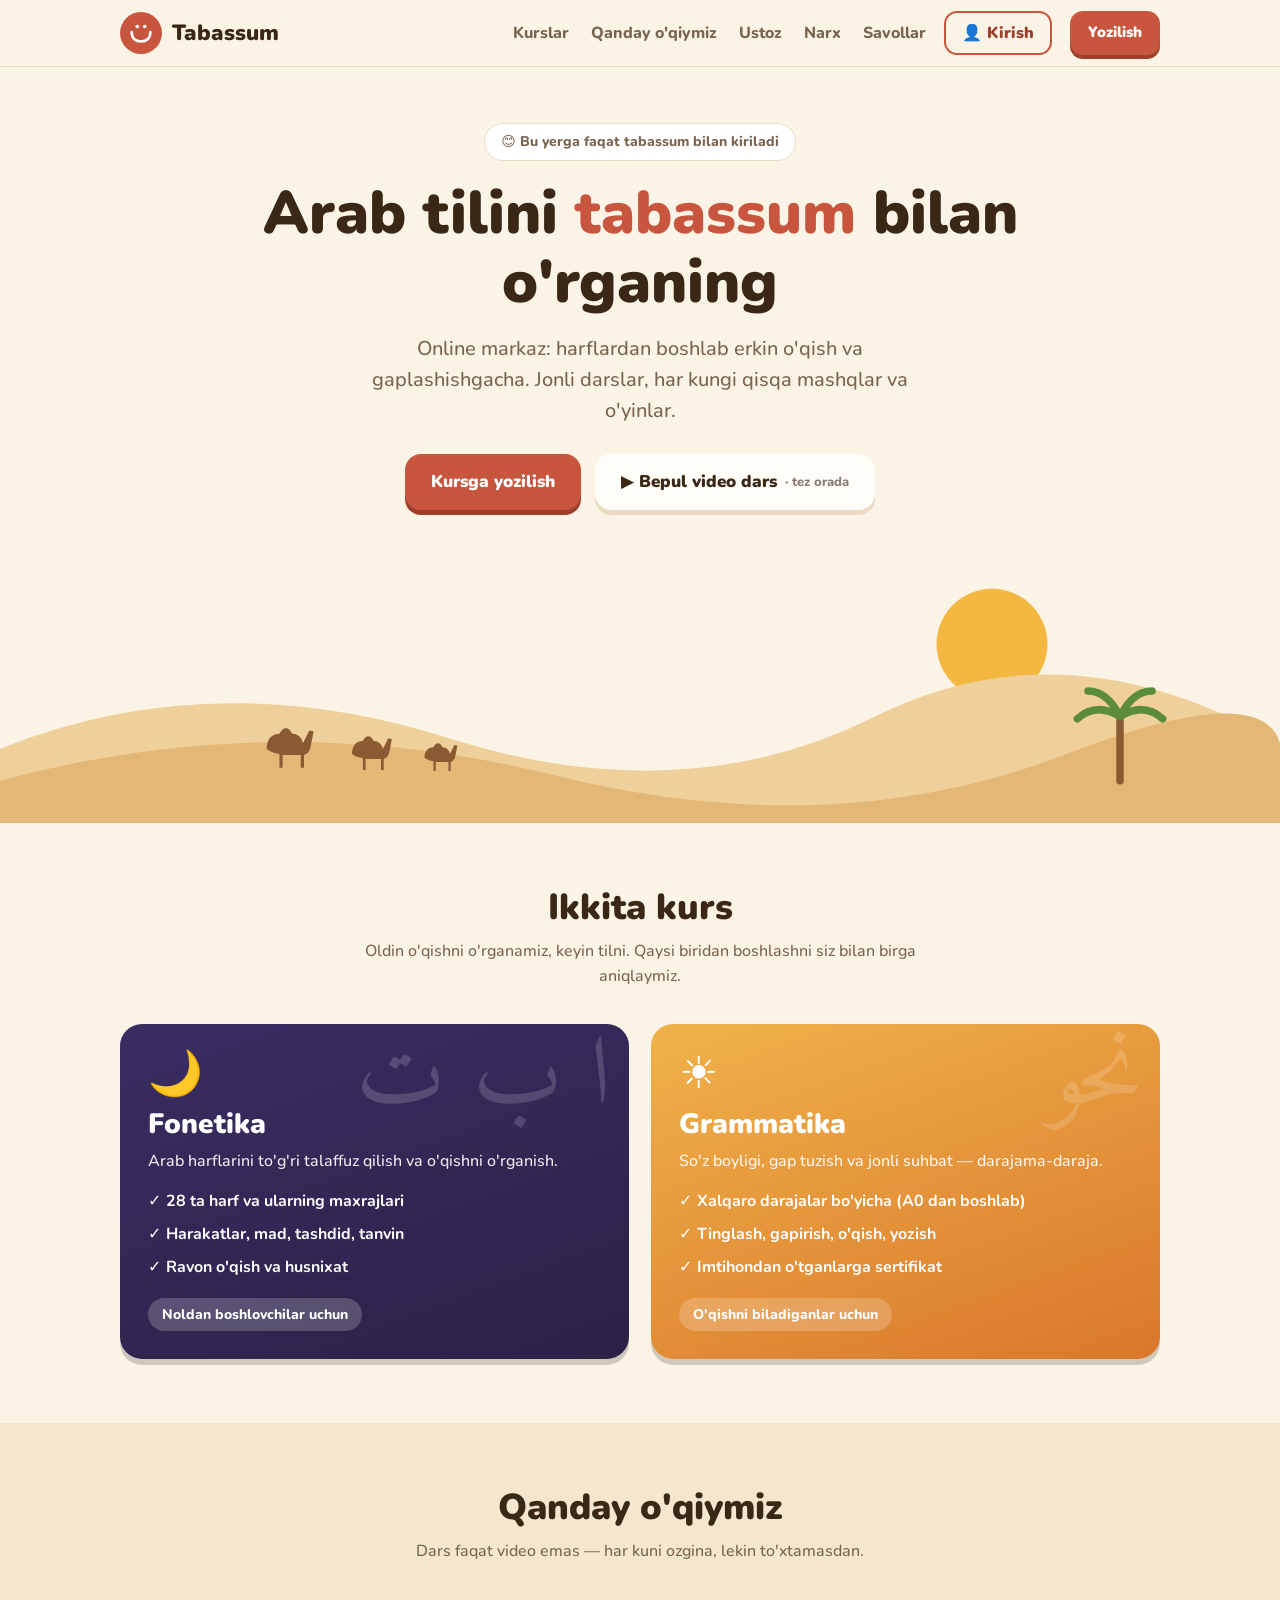
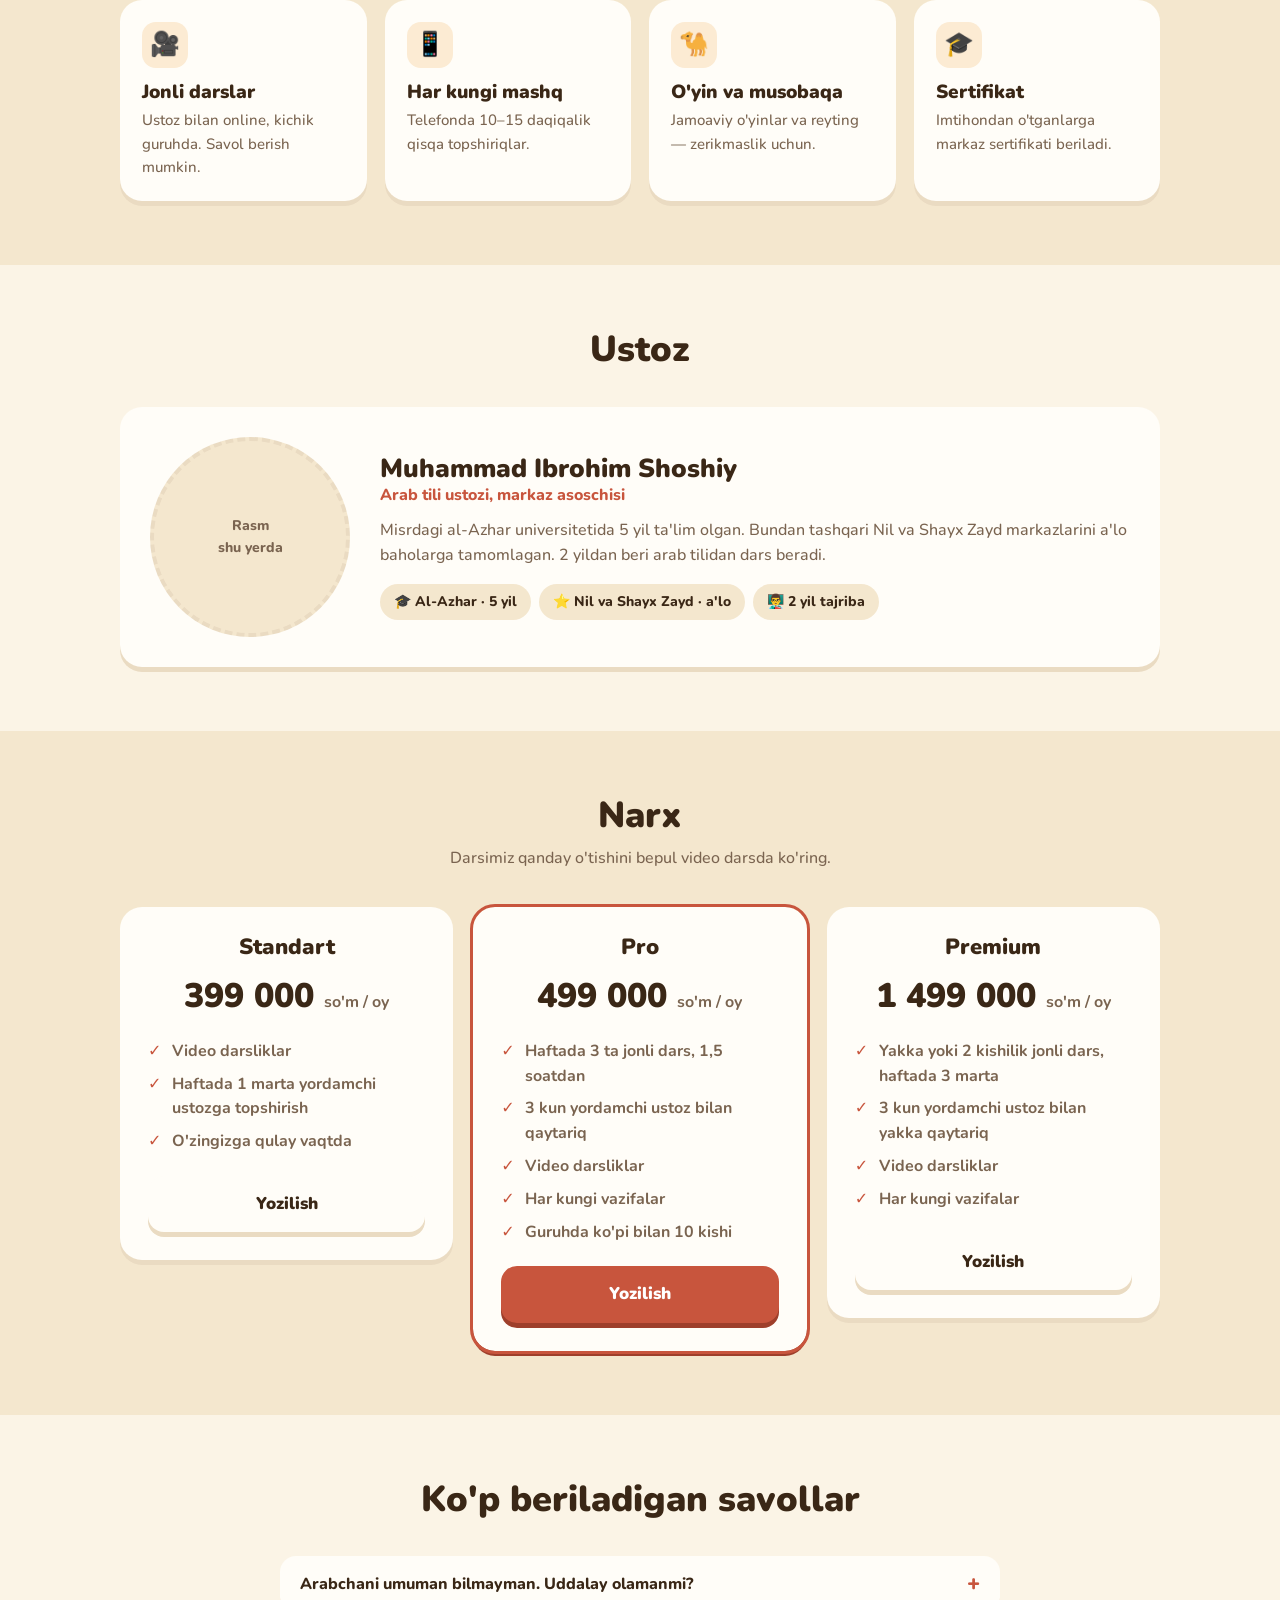
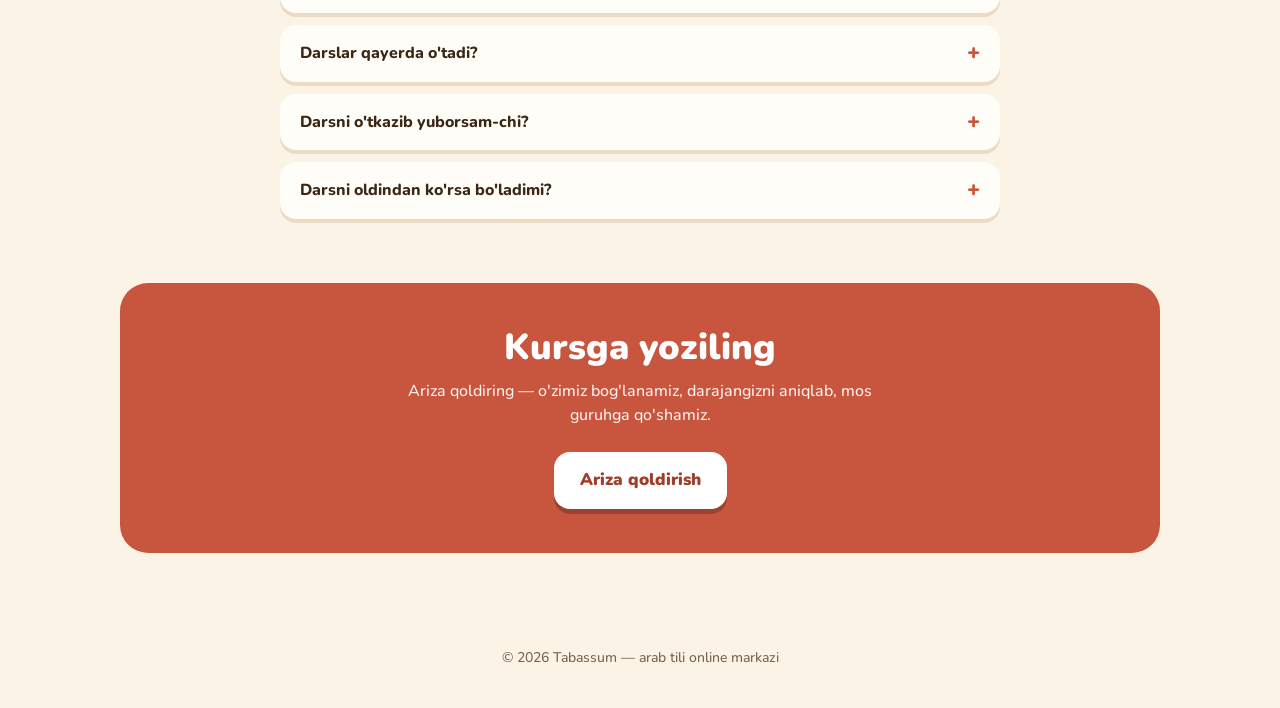
==== index.html @ fcbbade2 "Tabassum — yangi markaz sayti: kirish sahifasi, kabinet, ustoz paneli Co-Authored-By: Claude Opus 5." ====
<!doctype html>
<html lang="uz">
<head>
<meta charset="utf-8">
<meta name="viewport" content="width=device-width, initial-scale=1">
<title>Tabassum — arab tili online markazi</title>
<meta name="description" content="Tabassum — arab tilini noldan o'rgatadigan online markaz. Fonetika va grammatika kurslari.">
<link rel="preconnect" href="https://fonts.googleapis.com">
<link href="https://fonts.googleapis.com/css2?family=Nunito:wght@500;700;800;900&family=Amiri:wght@700&display=swap" rel="stylesheet">
<style>
:root{
  --bg:#FBF4E6; --card:#FFFDF8; --ink:#3A2716; --soft:#7A6450; --line:#EADBC2;
  --brand:#C8553D; --brand-d:#9E3F2B; --teal:#2A9D8F; --gold:#E09A2B; --night:#2B2145;
  --r:22px;
}
*{box-sizing:border-box}
html{scroll-behavior:smooth}
body{margin:0;background:var(--bg);color:var(--ink);font-family:Nunito,system-ui,"Segoe UI",sans-serif;font-weight:500;line-height:1.55;-webkit-font-smoothing:antialiased}
a{color:inherit;text-decoration:none}
.wrap{max-width:1080px;margin:0 auto;padding:0 20px}
h1,h2,h3{margin:0;font-weight:900;line-height:1.15}
h2{font-size:clamp(26px,4.5vw,36px);text-align:center}
.sub{color:var(--soft);text-align:center;max-width:560px;margin:10px auto 0}
section{padding:64px 0}

/* tugma */
.btn{display:inline-flex;align-items:center;justify-content:center;gap:8px;padding:15px 26px;border-radius:16px;font-weight:900;font-size:17px;background:var(--brand);color:#fff;box-shadow:0 5px 0 var(--brand-d);transition:transform .08s,box-shadow .08s;border:0;cursor:pointer;font-family:inherit}
.btn:active{transform:translateY(4px);box-shadow:0 1px 0 var(--brand-d)}
.btn.ghost{background:var(--card);color:var(--ink);box-shadow:0 5px 0 var(--line)}
.btn.sm{padding:10px 18px;font-size:15px;border-radius:13px;box-shadow:0 4px 0 var(--brand-d)}

/* yuqori qator */
header{position:sticky;top:0;z-index:10;background:rgba(251,244,230,.92);backdrop-filter:blur(8px);border-bottom:1px solid var(--line)}
.bar{display:flex;align-items:center;gap:18px;height:66px}
.logo{display:flex;align-items:center;gap:10px;font-weight:900;font-size:22px}
.seal{width:42px;height:42px;border-radius:50%;background:var(--brand);display:grid;place-items:center;flex:none}
.seal svg{width:30px;height:30px}
nav{margin-left:auto;display:flex;gap:22px;font-weight:800;color:var(--soft)}
nav a:hover{color:var(--ink)}
.enter{font-weight:900;color:var(--brand-d);padding:8px 16px;border:2px solid var(--brand);border-radius:13px;white-space:nowrap}
.enter:hover{background:#FBE3DA}
@media(max-width:760px){nav{display:none}.bar .enter{margin-left:auto}}

/* bosh qism */
.hero{padding:56px 0 0;text-align:center;overflow:hidden}
.chip{display:inline-block;background:#fff;border:1px solid var(--line);border-radius:99px;padding:7px 16px;font-weight:800;font-size:14px;color:var(--soft)}
.hero h1{font-size:clamp(34px,7vw,60px);margin:18px auto 0;max-width:780px}
.hero h1 em{font-style:normal;color:var(--brand)}
.hero p{font-size:clamp(17px,2.4vw,20px);color:var(--soft);max-width:560px;margin:16px auto 0}
.cta{display:flex;gap:14px;justify-content:center;flex-wrap:wrap;margin-top:28px}
.scene{display:block;width:100%;height:auto;margin-top:36px}

/* kurslar */
.grid2{display:grid;grid-template-columns:1fr 1fr;gap:22px;margin-top:36px}
@media(max-width:760px){.grid2{grid-template-columns:1fr}}
.course{border-radius:var(--r);padding:28px;color:#fff;position:relative;overflow:hidden;box-shadow:0 6px 0 rgba(0,0,0,.18)}
.course.fon{background:linear-gradient(160deg,#3A2D63,var(--night))}
.course.gram{background:linear-gradient(160deg,#F0B24A,#D9772B)}
.course .ic{font-size:44px;line-height:1}
.course h3{font-size:28px;margin-top:12px}
.course p{margin:8px 0 0;opacity:.92}
.course ul{margin:16px 0 0;padding:0;list-style:none;display:grid;gap:8px;font-weight:700}
.course li::before{content:"✓ ";font-weight:900}
.course .tag{display:inline-block;margin-top:18px;background:rgba(255,255,255,.2);border-radius:99px;padding:6px 14px;font-weight:800;font-size:14px}
.course .ar{position:absolute;right:18px;top:8px;font-family:Amiri,serif;font-size:96px;opacity:.16;line-height:1}

/* qanday o'qiymiz */
.alt{background:#F4E7CE}
.grid4{display:grid;grid-template-columns:repeat(4,1fr);gap:18px;margin-top:36px}
@media(max-width:860px){.grid4{grid-template-columns:1fr 1fr}}
@media(max-width:460px){.grid4{grid-template-columns:1fr}}
.step{background:var(--card);border-radius:var(--r);padding:22px;box-shadow:0 5px 0 var(--line)}
.step .n{width:46px;height:46px;border-radius:14px;display:grid;place-items:center;font-size:24px;background:#FCEBD3}
.step h3{font-size:19px;margin-top:14px}
.step p{margin:6px 0 0;color:var(--soft);font-size:15px}

/* ustoz */
.teacher{display:grid;grid-template-columns:200px 1fr;gap:30px;align-items:center;background:var(--card);border-radius:var(--r);padding:30px;box-shadow:0 5px 0 var(--line);margin-top:36px}
@media(max-width:640px){.teacher{grid-template-columns:1fr;text-align:center}.photo{margin:0 auto}}
.photo{width:200px;height:200px;border-radius:50%;background:#F4E7CE;border:4px dashed var(--line);display:grid;place-items:center;color:var(--soft);font-weight:800;font-size:14px;text-align:center}
.photo{position:relative;overflow:hidden}
.photo img{position:absolute;inset:0;width:100%;height:100%;object-fit:cover}
.photo:has(img){border-style:solid;border-color:var(--card);box-shadow:0 0 0 4px var(--line)}
.facts{display:flex;flex-wrap:wrap;gap:8px;margin-top:16px}
.facts span{background:#F4E7CE;border-radius:99px;padding:7px 14px;font-weight:800;font-size:14px}
@media(max-width:640px){.facts{justify-content:center}}
.teacher h3{font-size:26px}
.teacher .role{color:var(--brand);font-weight:800}
.teacher p{color:var(--soft);margin:10px 0 0}

/* narx */
.price{background:var(--card);border-radius:var(--r);padding:28px;box-shadow:0 5px 0 var(--line);text-align:center}
.grid3{display:grid;grid-template-columns:repeat(3,1fr);gap:20px;margin-top:36px;align-items:start}
@media(max-width:860px){.grid3{grid-template-columns:1fr}}
.price{position:relative}
.price.best{outline:3px solid var(--brand);box-shadow:0 5px 0 var(--brand-d)}
.rec{position:absolute;left:50%;top:-14px;transform:translateX(-50%);background:var(--brand);color:#fff;font-weight:900;font-size:13px;padding:5px 14px;border-radius:99px;white-space:nowrap}
.price ul{text-align:left}
.price li{padding-left:24px;position:relative}
.price li::before{content:"✓";position:absolute;left:0;color:var(--brand);font-weight:900}
.price .btn{width:100%}
.price h3{font-size:22px}
.price .sum{font-size:34px;font-weight:900;margin:10px 0 2px}
.price .sum small{font-size:16px;color:var(--soft);font-weight:700}
.price ul{margin:16px 0 22px;padding:0;list-style:none;display:grid;gap:8px;color:var(--soft);font-weight:700}
.todo{background:#FFF3C4;border-radius:6px;padding:0 6px}

/* savollar */
.faq{max-width:720px;margin:36px auto 0;display:grid;gap:12px}
details{background:var(--card);border-radius:16px;padding:16px 20px;box-shadow:0 4px 0 var(--line)}
summary{font-weight:800;cursor:pointer;list-style:none;display:flex;justify-content:space-between;gap:12px}
summary::after{content:"+";font-weight:900;color:var(--brand);font-size:22px;line-height:1}
details[open] summary::after{content:"–"}
details p{margin:10px 0 0;color:var(--soft)}

/* yozilish */
.join{background:var(--brand);color:#fff;border-radius:28px;padding:44px 24px;text-align:center}
.join h2{color:#fff}
.join p{opacity:.92;max-width:480px;margin:10px auto 24px}
.join .btn{background:#fff;color:var(--brand-d);box-shadow:0 5px 0 rgba(0,0,0,.22)}

/* ariza oynasi */
dialog{border:0;padding:0;border-radius:26px;background:var(--card);color:var(--ink);width:min(440px,calc(100vw - 28px));box-shadow:0 20px 60px rgba(58,39,22,.35)}
dialog::backdrop{background:rgba(58,39,22,.55)}
.form{padding:26px;position:relative}
.form h3{font-size:24px}
.form .hint{color:var(--soft);margin:6px 0 18px}
.x{position:absolute;right:14px;top:14px;width:38px;height:38px;border-radius:50%;border:0;background:#F4E7CE;font-size:18px;font-weight:900;color:var(--ink);cursor:pointer;font-family:inherit}
.form label{display:block;font-weight:800;margin:14px 0 6px}
.form label small{color:var(--soft);font-weight:700}
.form input[type=text],.form input[type=tel]{width:100%;padding:14px 16px;border-radius:14px;border:2px solid var(--line);background:#fff;font:inherit;font-weight:700;color:var(--ink);outline:0}
.form input:focus{border-color:var(--brand)}
.pickc{display:grid;grid-template-columns:1fr 1fr 1fr;gap:8px}
.pickc label{margin:0;position:relative}
.pickc input{position:absolute;opacity:0;inset:0}
.pickc span{display:block;text-align:center;padding:12px 4px;border-radius:14px;border:2px solid var(--line);background:#fff;font-weight:800;font-size:14px;cursor:pointer}
.pickc input:checked+span{border-color:var(--brand);background:#FBE3DA;color:var(--brand-d)}
.pickc input:focus-visible+span{outline:2px solid var(--brand);outline-offset:2px}
.err{color:#B3261E;font-weight:800;font-size:14px;min-height:20px;margin-top:10px}
.form .btn{width:100%}
.video-btn .tez{font-weight:800;opacity:.6;font-size:13px}
.tg{display:block;text-align:center;margin-top:16px;font-weight:800;color:var(--brand-d);text-decoration:underline}
.join .tg{color:#fff}
.tg[hidden]{display:none}
.done{text-align:center;padding:40px 26px}
.done .big{font-size:56px;line-height:1}
.done h3{font-size:24px;margin-top:10px}
.done p{color:var(--soft);margin:8px 0 22px}

footer{padding:30px 0 40px;text-align:center;color:var(--soft);font-size:14px}
</style>
</head>
<body>

<header>
  <div class="wrap bar">
    <a class="logo" href="#">
      <span class="seal" aria-hidden="true">
        <svg viewBox="0 0 32 32" fill="none" stroke="#fff" stroke-width="2.8" stroke-linecap="round"><circle cx="12" cy="9" r="1.9" fill="#fff" stroke="none"/><circle cx="20" cy="9" r="1.9" fill="#fff" stroke="none"/><path d="M6 15c0 7 4.5 10 10 10s10-3 10-10"/></svg>
      </span>
      Tabassum
    </a>
    <nav>
      <a href="#kurslar">Kurslar</a>
      <a href="#qanday">Qanday o'qiymiz</a>
      <a href="#ustoz">Ustoz</a>
      <a href="#narx">Narx</a>
      <a href="#savollar">Savollar</a>
    </nav>
    <a class="enter" href="kirish.html">👤 Kirish</a>
    <a class="btn sm" href="#yozilish">Yozilish</a>
  </div>
</header>

<section class="hero">
  <div class="wrap">
    <span class="chip">😊 Bu yerga faqat tabassum bilan kiriladi</span>
    <h1>Arab tilini <em>tabassum</em> bilan o'rganing</h1>
    <p>Online markaz: harflardan boshlab erkin o'qish va gaplashishgacha. Jonli darslar, har kungi qisqa mashqlar va o'yinlar.</p>
    <div class="cta">
      <a class="btn" href="#yozilish">Kursga yozilish</a>
      <a class="btn ghost video-btn" href="#video" data-video>▶ Bepul video dars <small class="tez">· tez orada</small></a>
    </div>
  </div>
  <svg class="scene" viewBox="0 0 1200 260" preserveAspectRatio="xMidYMax slice" aria-hidden="true">
    <circle cx="930" cy="92" r="52" fill="#F4B740"/>
    <path d="M0 190 Q200 110 420 180 T820 160 T1200 185 V260 H0Z" fill="#EFCF9A"/>
    <path d="M0 220 Q260 150 520 215 T1000 195 T1200 215 V260 H0Z" fill="#E3B877"/>
    <g fill="#8A5A33">
      <g transform="translate(250 168)"><path d="M0 22c0-9 5-14 12-14 3-7 9-7 12 0 6 0 9 4 10 9l6-12 4 1-3 15c-1 4-3 6-6 7v12h-3V28h-17v12h-3V27c-5-1-9-2-12-5z"/></g>
      <g transform="translate(330 176) scale(.85)"><path d="M0 22c0-9 5-14 12-14 3-7 9-7 12 0 6 0 9 4 10 9l6-12 4 1-3 15c-1 4-3 6-6 7v12h-3V28h-17v12h-3V27c-5-1-9-2-12-5z"/></g>
      <g transform="translate(398 183) scale(.7)"><path d="M0 22c0-9 5-14 12-14 3-7 9-7 12 0 6 0 9 4 10 9l6-12 4 1-3 15c-1 4-3 6-6 7v12h-3V28h-17v12h-3V27c-5-1-9-2-12-5z"/></g>
    </g>
    <g transform="translate(1050 150)" stroke="#5B8C3A" stroke-width="7" stroke-linecap="round" fill="none">
      <path d="M0 70V10" stroke="#8A5A33"/>
      <path d="M0 10q-22-14-40 2M0 10q22-14 40 2M0 10q-12-24-30-24M0 10q12-24 30-24"/>
    </g>
  </svg>
</section>

<section id="kurslar">
  <div class="wrap">
    <h2>Ikkita kurs</h2>
    <p class="sub">Oldin o'qishni o'rganamiz, keyin tilni. Qaysi biridan boshlashni siz bilan birga aniqlaymiz.</p>
    <div class="grid2">
      <div class="course fon">
        <span class="ar">ا ب ت</span>
        <div class="ic">🌙</div>
        <h3>Fonetika</h3>
        <p>Arab harflarini to'g'ri talaffuz qilish va o'qishni o'rganish.</p>
        <ul>
          <li>28 ta harf va ularning maxrajlari</li>
          <li>Harakatlar, mad, tashdid, tanvin</li>
          <li>Ravon o'qish va husnixat</li>
        </ul>
        <span class="tag">Noldan boshlovchilar uchun</span>
      </div>
      <div class="course gram">
        <span class="ar">نحو</span>
        <div class="ic">☀️</div>
        <h3>Grammatika</h3>
        <p>So'z boyligi, gap tuzish va jonli suhbat — darajama-daraja.</p>
        <ul>
          <li>Xalqaro darajalar bo'yicha (A0 dan boshlab)</li>
          <li>Tinglash, gapirish, o'qish, yozish</li>
          <li>Imtihondan o'tganlarga sertifikat</li>
        </ul>
        <span class="tag">O'qishni biladiganlar uchun</span>
      </div>
    </div>
  </div>
</section>

<section id="qanday" class="alt">
  <div class="wrap">
    <h2>Qanday o'qiymiz</h2>
    <p class="sub">Dars faqat video emas — har kuni ozgina, lekin to'xtamasdan.</p>
    <div class="grid4">
      <div class="step"><div class="n">🎥</div><h3>Jonli darslar</h3><p>Ustoz bilan online, kichik guruhda. Savol berish mumkin.</p></div>
      <div class="step"><div class="n">📱</div><h3>Har kungi mashq</h3><p>Telefonda 10–15 daqiqalik qisqa topshiriqlar.</p></div>
      <div class="step"><div class="n">🐪</div><h3>O'yin va musobaqa</h3><p>Jamoaviy o'yinlar va reyting — zerikmaslik uchun.</p></div>
      <div class="step"><div class="n">🎓</div><h3>Sertifikat</h3><p>Imtihondan o'tganlarga markaz sertifikati beriladi.</p></div>
    </div>
  </div>
</section>

<section id="ustoz">
  <div class="wrap">
    <h2>Ustoz</h2>
    <div class="teacher">
      <!-- Rasm: «sayt» papkasiga ustoz.jpg qo'yilsa, o'zi shu yerda chiqadi -->
      <div class="photo"><img src="ustoz.jpg" alt="Muhammad Ibrohim Shoshiy" onerror="this.remove()">Rasm<br>shu yerda</div>
      <div>
        <h3>Muhammad Ibrohim Shoshiy</h3>
        <div class="role">Arab tili ustozi, markaz asoschisi</div>
        <p>Misrdagi al-Azhar universitetida 5 yil ta'lim olgan. Bundan tashqari Nil va Shayx Zayd markazlarini a'lo baholarga tamomlagan. 2 yildan beri arab tilidan dars beradi.</p>
        <div class="facts">
          <span>🎓 Al-Azhar · 5 yil</span>
          <span>⭐ Nil va Shayx Zayd · a'lo</span>
          <span>👨‍🏫 2 yil tajriba</span>
        </div>
      </div>
    </div>
  </div>
</section>

<section id="narx" class="alt">
  <div class="wrap">
    <h2>Narx</h2>
    <p class="sub">Darsimiz qanday o'tishini <a href="#video" data-video>bepul video darsda</a> ko'ring.</p>
    <div class="grid3">
      <div class="price">
        <h3>Standart</h3>
        <div class="sum">399 000 <small>so'm / oy</small></div>
        <ul>
          <li>Video darsliklar</li>
          <li>Haftada 1 marta yordamchi ustozga topshirish</li>
          <li>O'zingizga qulay vaqtda</li>
        </ul>
        <a class="btn ghost" href="#yozilish">Yozilish</a>
      </div>
      <div class="price best">
        <h3>Pro</h3>
        <div class="sum">499 000 <small>so'm / oy</small></div>
        <ul>
          <li>Haftada 3 ta jonli dars, 1,5 soatdan</li>
          <li>3 kun yordamchi ustoz bilan qaytariq</li>
          <li>Video darsliklar</li>
          <li>Har kungi vazifalar</li>
          <li>Guruhda ko'pi bilan 10 kishi</li>
        </ul>
        <a class="btn" href="#yozilish">Yozilish</a>
      </div>
      <div class="price">
        <h3>Premium</h3>
        <div class="sum">1 499 000 <small>so'm / oy</small></div>
        <ul>
          <li>Yakka yoki 2 kishilik jonli dars, haftada 3 marta</li>
          <li>3 kun yordamchi ustoz bilan yakka qaytariq</li>
          <li>Video darsliklar</li>
          <li>Har kungi vazifalar</li>
        </ul>
        <a class="btn ghost" href="#yozilish">Yozilish</a>
      </div>
    </div>
  </div>
</section>

<section id="savollar">
  <div class="wrap">
    <h2>Ko'p beriladigan savollar</h2>
    <div class="faq">
      <details><summary>Arabchani umuman bilmayman. Uddalay olamanmi?</summary><p>Ha. Fonetika kursi aynan noldan — birinchi harfdan boshlanadi.</p></details>
      <details><summary>Darslar qayerda o'tadi?</summary><p>To'liq online. Telefon yoki kompyuter va internet bo'lsa yetarli.</p></details>
      <details><summary>Darsni o'tkazib yuborsam-chi?</summary><p>Xavotir olmang. Darsning video yozuvi beriladi, yordamchi ustoz esa o'tkazib yuborilgan mavzuni yetkazib olishingizga yordam beradi.</p></details>
      <details><summary>Darsni oldindan ko'rsa bo'ladimi?</summary><p>Ha, <a href="#video" data-video>bepul video darsimizni</a> ko'ring.</p></details>
    </div>
  </div>
</section>

<section id="yozilish" style="padding-top:0">
  <div class="wrap">
    <div class="join">
      <h2>Kursga yoziling</h2>
      <p>Ariza qoldiring — o'zimiz bog'lanamiz, darajangizni aniqlab, mos guruhga qo'shamiz.</p>
      <a class="btn" href="#ariza">Ariza qoldirish</a>
      <a class="tg" data-tg hidden target="_blank" rel="noopener">yoki Telegramdan yozing →</a>
    </div>
  </div>
</section>

<footer>
  <div class="wrap">© 2026 Tabassum — arab tili online markazi</div>
</footer>

<dialog id="ariza">
  <form class="form" id="ariza-form" novalidate>
    <button type="button" class="x" id="ariza-x" aria-label="Yopish">✕</button>
    <h3>Kursga yozilish</h3>
    <p class="hint">O'zimiz siz bilan bog'lanamiz.</p>

    <label for="f-ism">Ismingiz</label>
    <input type="text" id="f-ism" name="ism" autocomplete="name" maxlength="60" placeholder="Masalan: Aziza">

    <label for="f-tel">Telefon raqamingiz</label>
    <input type="tel" id="f-tel" name="tel" autocomplete="tel" inputmode="tel" maxlength="20" placeholder="+998 90 123 45 67">

    <label for="f-tg">Telegram username <small>(bo'lsa)</small></label>
    <input type="text" id="f-tg" name="tg" autocomplete="off" autocapitalize="off" spellcheck="false" maxlength="33" placeholder="@username">

    <label>Qaysi kurs?</label>
    <div class="pickc">
      <label><input type="radio" name="kurs" value="Fonetika"><span>🌙 Fonetika</span></label>
      <label><input type="radio" name="kurs" value="Grammatika"><span>☀️ Grammatika</span></label>
      <label><input type="radio" name="kurs" value="Bilmayman" checked><span>🤔 Bilmayman</span></label>
    </div>

    <div class="err" id="ariza-err" role="alert"></div>
    <button class="btn" type="submit">Yuborish</button>
    <a class="tg" data-tg hidden target="_blank" rel="noopener">yoki Telegramdan yozing →</a>
  </form>
  <div class="done" id="ariza-done" hidden>
    <div class="big">😊</div>
    <h3>Rahmat!</h3>
    <p>Arizangiz qabul qilindi. Tez orada siz bilan bog'lanamiz.</p>
    <button class="btn" type="button" id="ariza-ok">Yaxshi</button>
  </div>
</dialog>

<script src="sozlama.js?v=e36fc574"></script>
<script>
(function(){
  var dlg = document.getElementById("ariza"), form = document.getElementById("ariza-form"),
      done = document.getElementById("ariza-done"), err = document.getElementById("ariza-err");

  function open(){
    form.hidden = false; done.hidden = true; err.textContent = "";
    if (!dlg.open) dlg.showModal();
  }
  function close(){ if (dlg.open) dlg.close(); }

  // «Yozilish» tugmalarining hammasi shu oynani ochadi
  document.querySelectorAll('a[href="#yozilish"], a[href="#ariza"]').forEach(function(a){
    a.addEventListener("click", function(e){ e.preventDefault(); open(); });
  });
  document.getElementById("ariza-x").addEventListener("click", close);
  document.getElementById("ariza-ok").addEventListener("click", close);
  dlg.addEventListener("click", function(e){ if (e.target === dlg) close(); });

  // Arizani omborga yuborish
  var XATOLAR = { ism: "Ismingizni to'g'ri yozing", tel: "Telefon raqamni to'liq yozing",
                  tg: "Telegram username noto'g'ri", kop: "Juda ko'p ariza yuborildi. Birozdan keyin urinib ko'ring." };
  function send(a){
    return TB.rpc("ariza", { p_ism: a.ism, p_tel: a.tel, p_tg: a.tg, p_kurs: a.kurs }).then(function(d){
      if (d && d.xato) throw new Error(XATOLAR[d.xato] || "Yuborilmadi");
    });
  }

  form.addEventListener("submit", function(e){
    e.preventDefault();
    var ism = form.ism.value.trim(), tel = form.tel.value.trim(), raqam = tel.replace(/\D/g, "");
    if (ism.length < 2){ err.textContent = "Ismingizni yozing"; form.ism.focus(); return; }
    if (raqam.length < 9 || raqam.length > 12){ err.textContent = "Telefon raqamni to'liq yozing"; form.tel.focus(); return; }
    var tg = form.tg.value.trim().replace(/^(https?:\/\/)?t\.me\//i, "").replace(/^@/, "");
    if (tg && !/^[A-Za-z0-9_]{4,32}$/.test(tg)){ err.textContent = "Telegram username noto'g'ri. Masalan: @aziza01"; form.tg.focus(); return; }
    err.textContent = "";
    var btn = form.querySelector("button[type=submit]");
    btn.disabled = true; btn.textContent = "Yuborilmoqda…";
    send({ ism: ism, tel: tel, tg: tg, kurs: form.kurs.value }).then(function(){
      form.reset(); form.hidden = true; done.hidden = false;
    }, function(ex){
      err.textContent = ex && ex.message && ex.message !== "Failed to fetch" && !/^HTTP/.test(ex.message)
        ? ex.message : "Yuborilmadi. Internetni tekshirib, qayta urinib ko'ring.";
    }).then(function(){ btn.disabled = false; btn.textContent = "Yuborish"; });
  });

  // Telegram manzili (@ belgisisiz). Bo'sh bo'lsa, «Telegramdan yozing» havolasi ko'rinmaydi.
  var TELEGRAM = "";
  if (TELEGRAM) document.querySelectorAll("[data-tg]").forEach(function(a){
    a.href = "https://t.me/" + TELEGRAM + "?text=" + encodeURIComponent("Assalomu alaykum, kursga yozilmoqchiman");
    a.hidden = false;
  });

  // Bepul video dars. Havola qo'yilmaguncha tugma «tez orada» deb turadi (YouTube yoki Telegram havolasi).
  var VIDEO = "";
  document.querySelectorAll("[data-video]").forEach(function(a){
    if (VIDEO){ a.href = VIDEO; a.target = "_blank"; a.rel = "noopener"; var s = a.querySelector(".tez"); if (s) s.remove(); }
    else a.addEventListener("click", function(e){ e.preventDefault(); alert("Bepul video dars tez orada joylanadi."); });
  });

  if (location.hash === "#ariza") open();
})();
</script>

</body>
</html>
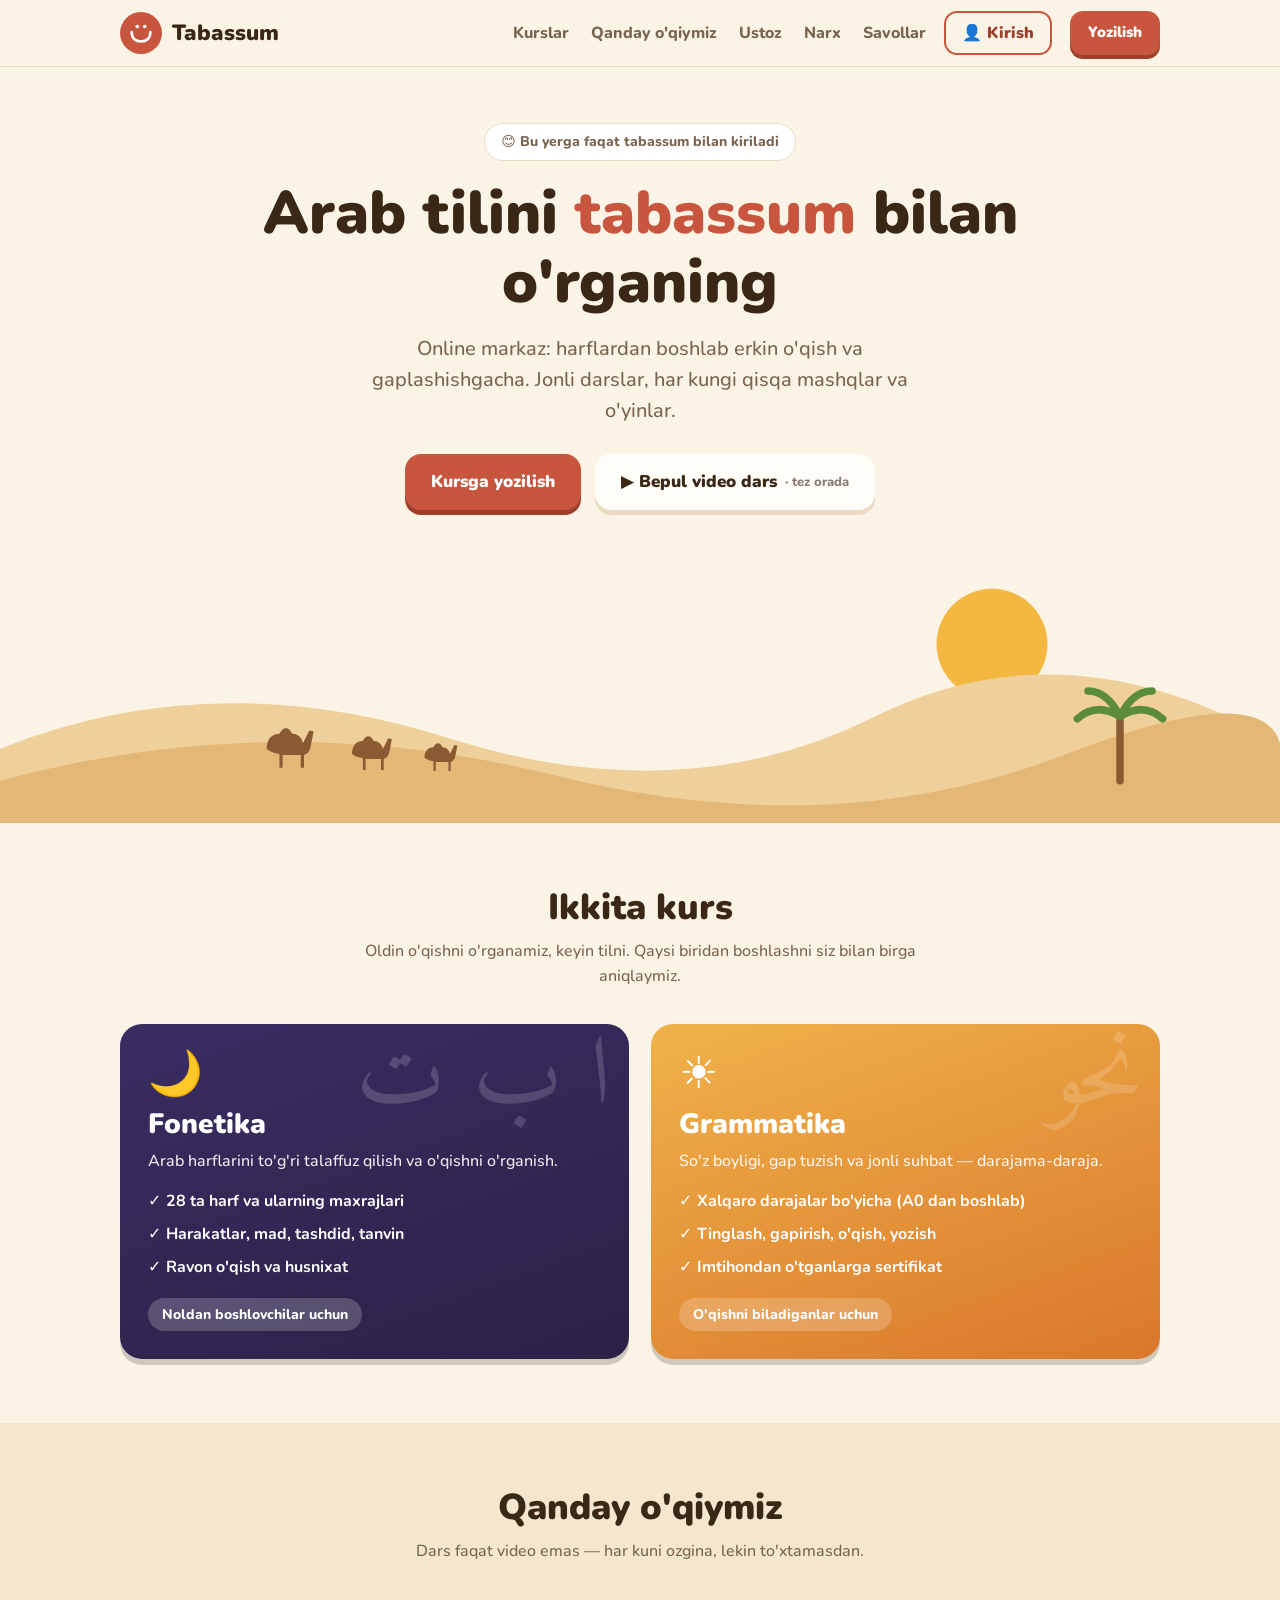
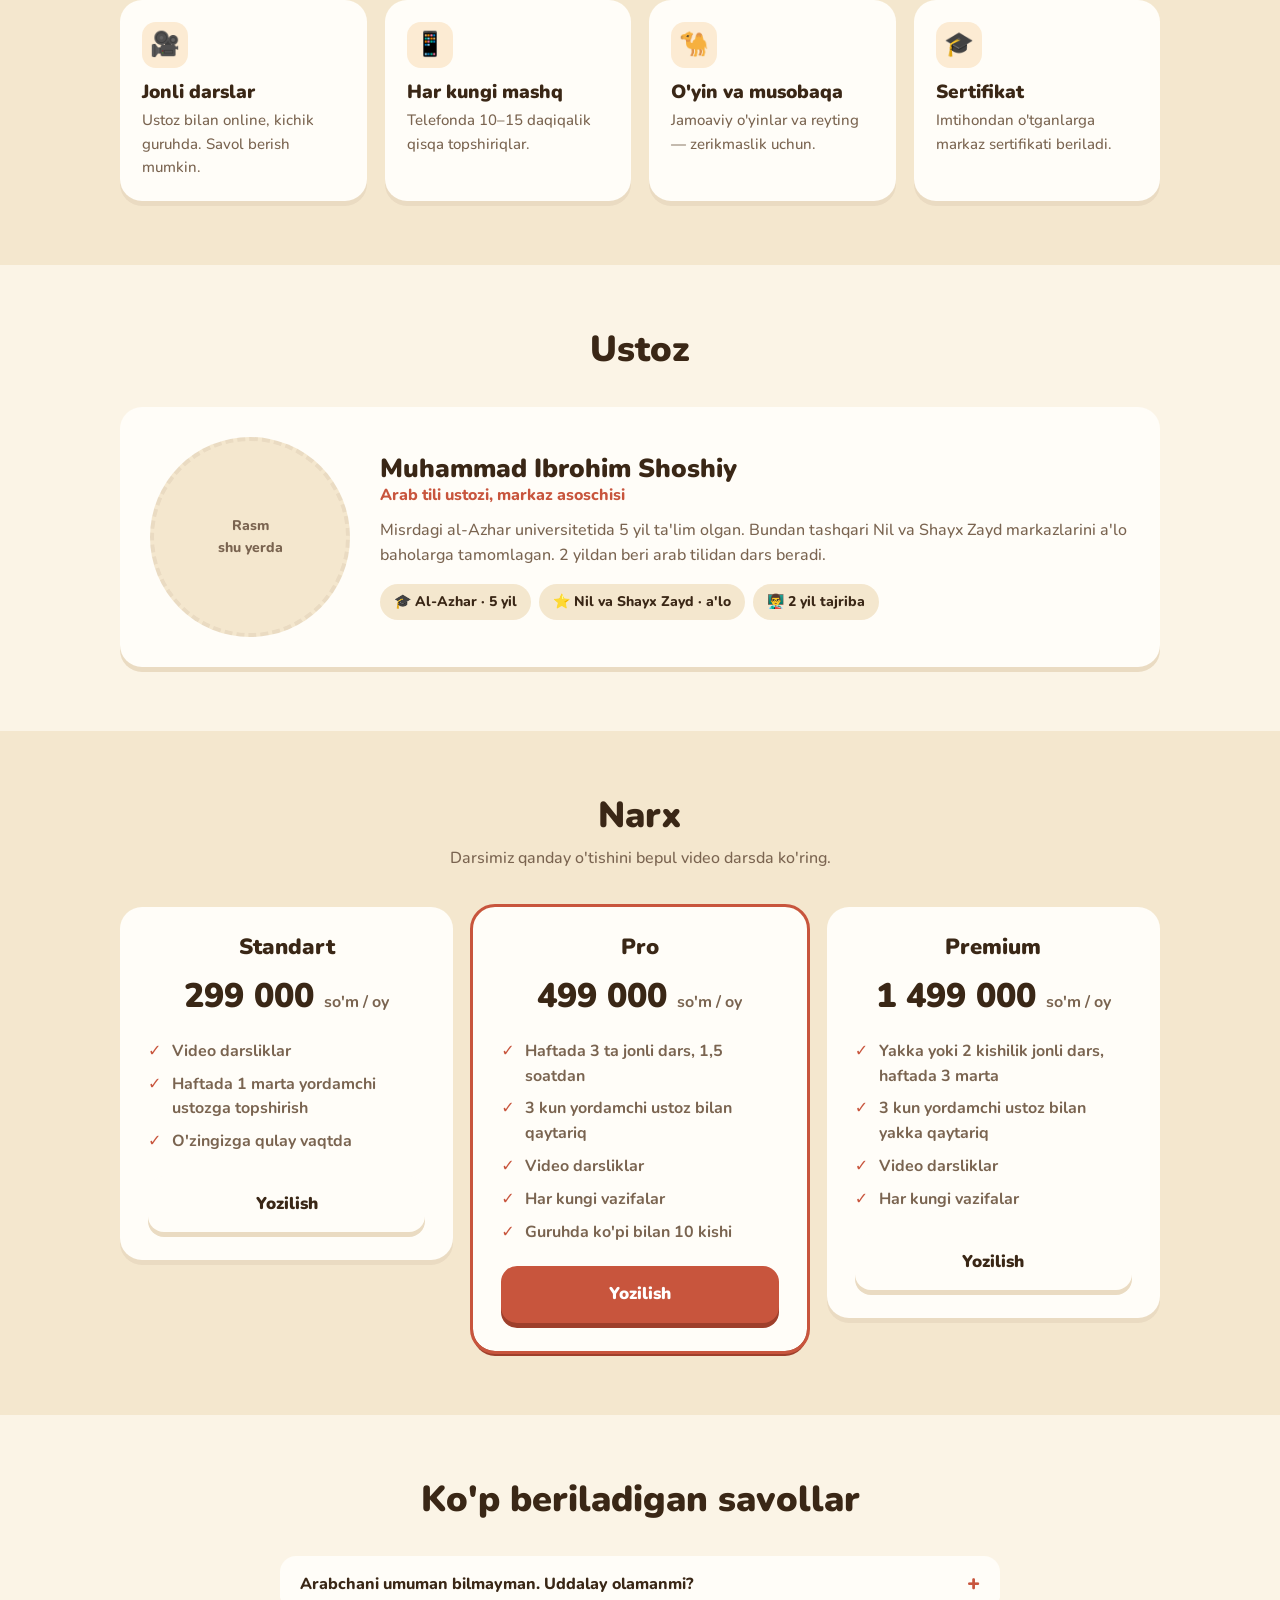
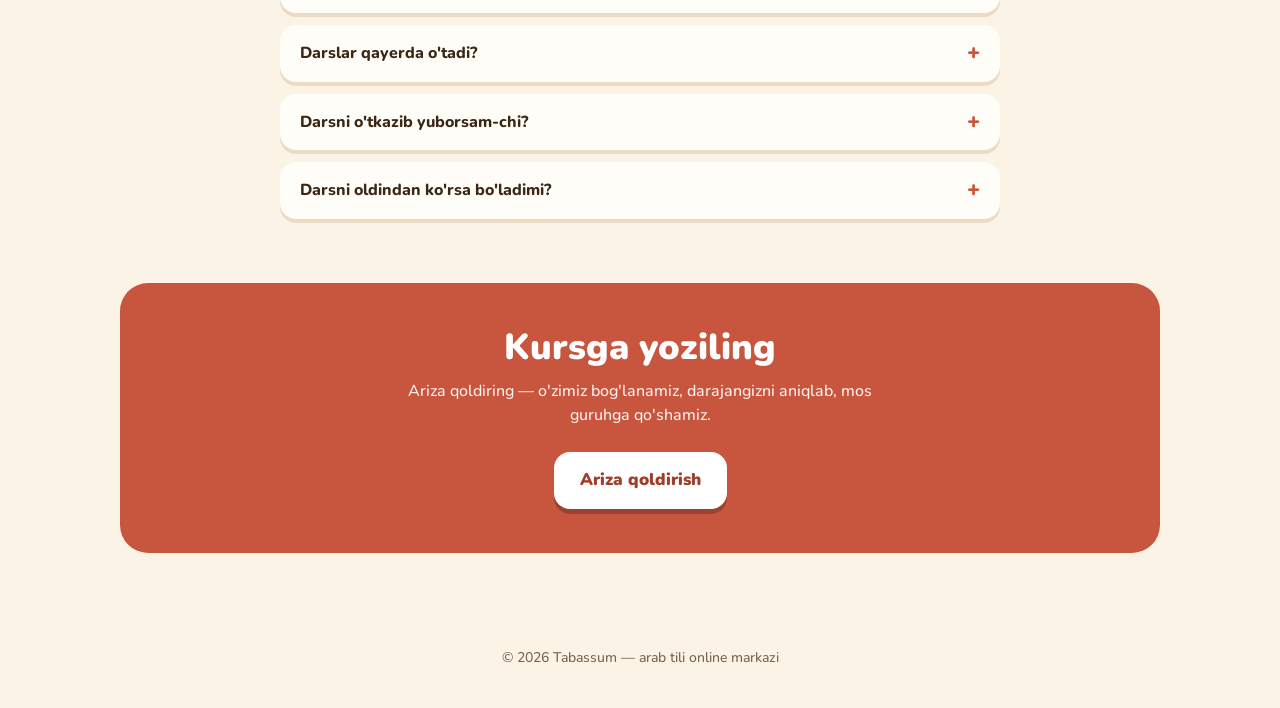
==== commit 728bf63c: "Standart narxi 299 000 so'm Co-Authored-By: Claude Opus 5.5 <noreply@anthropic.com>" ====
--- a/index.html
+++ b/index.html
@@ -271,7 +271,7 @@
     <div class="grid3">
       <div class="price">
         <h3>Standart</h3>
-        <div class="sum">399 000 <small>so'm / oy</small></div>
+        <div class="sum">299 000 <small>so'm / oy</small></div>
         <ul>
           <li>Video darsliklar</li>
           <li>Haftada 1 marta yordamchi ustozga topshirish</li>
